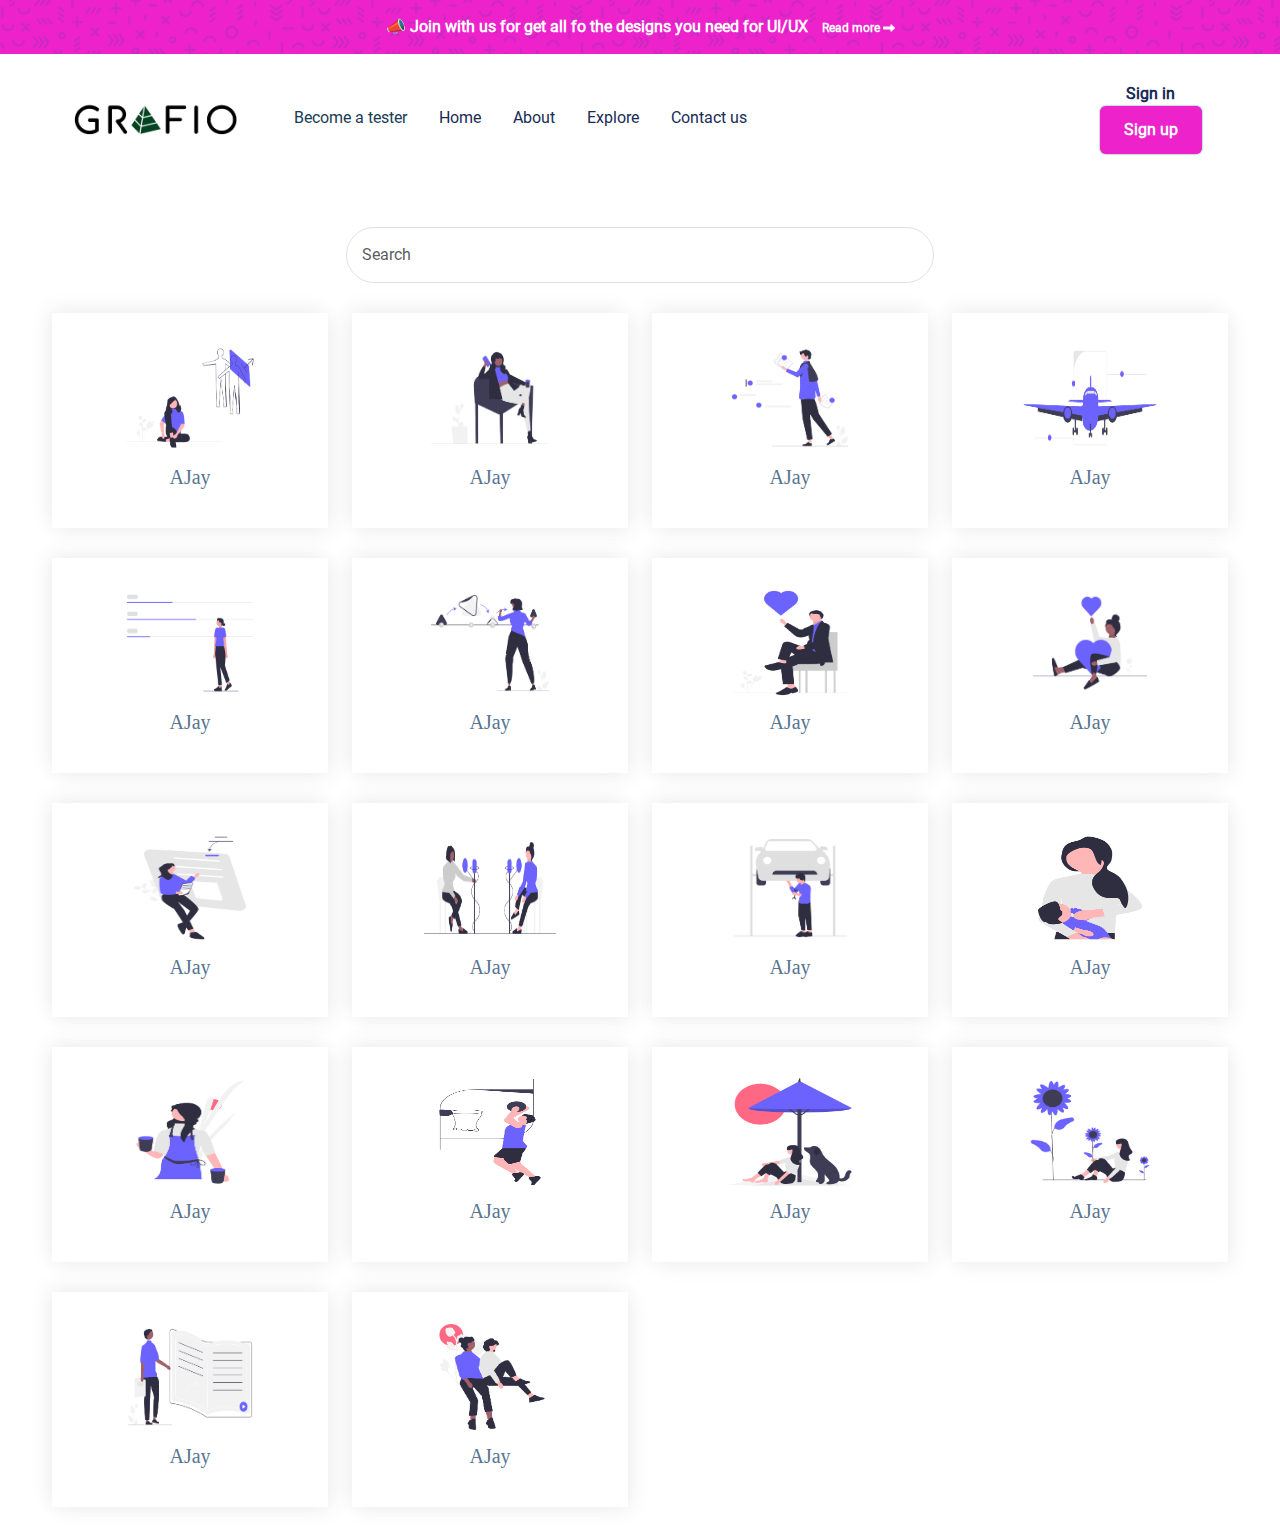
==== explore.html @ aec98811 "first commit" ====
<!DOCTYPE html>
<html lang="en">

<head>
    <meta charset="UTF-8">
    <meta http-equiv="X-UA-Compatible" content="IE=edge">
    <meta name="viewport" content="width=device-width, initial-scale=1.0">

    <link rel="icon" href="./images/logoo-icon.png">
    <title>2D Illustrator | Images</title>

    <link rel="stylesheet" href="./css/all.min.css" />
    <link rel="stylesheet" href="./css/font.css" />
    <link rel="stylesheet" href="./css/bootstrap.min.css" />
    <link rel="stylesheet" href="./css/style.css" />
</head>

<body>
    <!-- ========== top banner section ========== -->
    <div class="top-banner">
        <div class="container">
            <div class="banner-text small-bold-text"><a href="#">📣 Join with us for get all fo the designs you need for UI/UX
                    <span>Read more <i class="fa-solid fa-right-long"></i></span></a>
            </div>
        </div>
    </div>


    <!-- ========== nav logo-link section ========== -->
    <section>
        <nav class="navbar navbar-expand-xl">
            <div class="container main-nav">
                <div>
                    <a class="navbar-brand" href="#">
                        <img src="./images/logo.png" alt="company logo">
                    </a>
                    <a class="company-badge" href="#">
                        <div class="becomeTester-text">Become a tester</div>
                    </a>

                </div>
                <button class="navbar-toggler" type="button" data-bs-toggle="collapse"
                    data-bs-target="#navbarSupportedContent" aria-controls="navbarSupportedContent"
                    aria-expanded="false" aria-label="Toggle navigation">
                    <span class="navbar-toggler-icon"></span>
                </button>

                <div class="collapse navbar-collapse heading-info">
                    <ul class="nav mb-2 mb-lg-0">
                        <li class="nav-item"><a href="index.html" class="nav-link hover-link">Home</a></li>
                        <li class="nav-item"><a href="#" class="nav-link hover-link">About</a></li>
                        <li class="nav-item"><a href="explore.html" class="nav-link hover-link">Explore</a></li>
                        <li class="nav-item"><a href="#" class="nav-link hover-link">Contact us</a></li>
                    </ul>
                    <div class="serach-icon">
                        <a href="#" class="inf hover-link secondary-butn" type="submit">Sign in</a>
                        <a href="#" class="inf hover-link primary-butn border border-0" type="submit">Sign up</a>
                    </div>
                </div>
            </div>
        </nav>
    </section>



    <!-- ========== images section ========== -->
    <section class="images">
        <div class="container">
            <form class="d-flex srch-main">
                <div class="secondary-butn">
                    <input class="form-control me-2" type="search"
                            placeholder="Search" aria-label="Search"></div>
            </form>
            <div class="row">
                <div class="col-3">
                    <div class="box"><img src="images/all photo/1.png" alt="2D-Illustration" /><p>AJay</p></div>
                </div>
                <div class="col-3">
                    <div class="box"><img src="images/all photo/2.png" alt="2D-Illustration" /><p>AJay</p></div>
                </div>
                <div class="col-3">
                    <div class="box"><img src="images/all photo/3.png" alt="2D-Illustration" /><p>AJay</p></div>
                </div>
                <div class="col-3">
                    <div class="box"><img src="images/all photo/4.png" alt="2D-Illustration" /><p>AJay</p></div>
                </div>
                <div class="col-3">
                    <div class="box"><img src="images/all photo/5.png" alt="2D-Illustration" /><p>AJay</p></div>
                </div>
                <div class="col-3">
                    <div class="box"><img src="images/all photo/6.png" alt="2D-Illustration" /><p>AJay</p></div>
                </div>
                <div class="col-3">
                    <div class="box"><img src="images/all photo/7.png" alt="2D-Illustration" /><p>AJay</p></div>
                </div>
                <div class="col-3">
                    <div class="box"><img src="images/all photo/8.png" alt="2D-Illustration" /><p>AJay</p></div>
                </div>
                <div class="col-3">
                    <div class="box"><img src="images/all photo/9.png" alt="2D-Illustration" /><p>AJay</p></div>
                </div>
                <div class="col-3">
                    <div class="box"><img src="images/all photo/10.png" alt="2D-Illustration" /><p>AJay</p></div>
                </div>
                <div class="col-3">
                    <div class="box"><img src="images/all photo/11.png" alt="2D-Illustration" /><p>AJay</p></div>
                </div>
                <div class="col-3">
                    <div class="box"><img src="images/all photo/12.png" alt="2D-Illustration" /><p>AJay</p></div>
                </div>
                <div class="col-3">
                    <div class="box"><img src="images/all photo/13.png" alt="2D-Illustration" /><p>AJay</p></div>
                </div>
                <div class="col-3">
                    <div class="box"><img src="images/all photo/14.png" alt="2D-Illustration" /><p>AJay</p></div>
                </div>
                <div class="col-3">
                    <div class="box"><img src="images/all photo/15.png" alt="2D-Illustration" /><p>AJay</p></div>
                </div>
                <div class="col-3">
                    <div class="box"><img src="images/all photo/16.png" alt="2D-Illustration" /><p>AJay</p></div>
                </div>
                <div class="col-3">
                    <div class="box"><img src="images/all photo/17.png" alt="2D-Illustration" /><p>AJay</p></div>
                </div>
                <div class="col-3">
                    <div class="box"><img src="images/all photo/18.png" alt="2D-Illustration" /><p>AJay</p></div>
                </div>
            </div>
        </div>
    </section>





    <script src="./js/all.min.js"></script>
    <script src="./js/bootstrap.bundle.min.js"></script>
</body>

</html>
---- css/font.css ----
@font-face {
    font-family: "poppins-regular";
    src: url(../fonts/Poppins-Regular.ttf);
}

@font-face {
    font-family: "poppins-bold";
    src: url(../fonts/Poppins-Bold.ttf);
}

@font-face {
    font-family: "roboto-regular";
    src: url(../fonts/Roboto-Regular.ttf);
}

@font-face {
    font-family: "roboto-regular";
    src: url(../fonts/Roboto-Regular.ttf);
}
---- css/style.css ----
/* ========== universal property ========== */
* {
    margin: 0;
    padding: 0;
    box-sizing: border-box;
}

body {
    font-family: "roboto-regular";
    color: var(--primary-text-color);
}

a {
    text-decoration: none;
    display: inline-block;
}

ul {
    list-style: none;
}


/* ========== column property ========== */
.col-1 {
    width: 8.33333%
}

.col-2 {
    width: 16.6667%
}

.col-3 {
    width: 25%
}

.col-4 {
    width: 33.3333%
}

.col-5 {
    width: 41.6667%
}

.col-6 {
    width: 50%
}

.col-7 {
    width: 58.3333%
}

.col-8 {
    width: 66.6667%
}

.col-9 {
    width: 75%
}

.col-10 {
    width: 83.3333%
}

.col-11 {
    width: 91.6667%
}

.col-12 {
    width: 100%
}


/* ========== globle varibles ========== */
:root {
    --primary-text-color: #182b56;
    --secondary-text-color: #577592;
    --accent-color: #ed22cb;
    --accent-color-dark: #1d69a3;
}


/* ========== utility classes ========== */
.flex {
    display: flex;
    align-items: center;
}

h1 {
    font-size: 3rem;
}

h2 {
    font-size: 2rem;
}

h3 {
    font-size: 1.5rem;
}

p {
    font-family: 'UbuntuMono-Regular';
    font-size: 1.25rem;
    color: var(--secondary-text-color);
    line-height: 1.8rem;
}

.small-bold-text {
    font-size: 1rem;
    font-weight: 700;
}

.hover-link {
    color: var(--primary-text-color);
    transition: 0.2s ease-out;
}

.hover-link:hover {
    color: var(--accent-color);
}

.hover-link-active {
    color: var(--accent-color);
    transition: 0.2s ease-out;
}

.hover-link-active:hover {
    color: var(--accent-color);
}

.primary-butn {
    background-color: var(--accent-color);
    border-radius: 6px;
    font-weight: 700;
    color: white !important;
    padding: 12px 24px;
    box-shadow: 0 0 2px var(--secondary-text-color);
    transition: 0.2s ease-out;
}

.primary-butn:hover {
    background-color: var(--accent-color-dark);
}

.secondary-butn {
    border: 0.5px solid var(--secondary-text-color);
    border-radius: 6px;
    font-weight: 700;
    color: var(--primary-text-color);
    padding: 12px 24px;
    transition: 0.2s ease-out;
}

.secondary-butn:hover {
    border-color: var(--accent-color);
    color: var(--accent-color);
}

/* ====== container ======= */
.container {
    max-width: 1200px !important;
    margin: 0 auto;
}


/* ========== top banner section ========== */
.top-banner {
    background: var(--accent-color);
    background-image: url('../images/top-banner.png');
    background-size: 300px;
}

.top-banner .banner-text{
    display: flex;
    align-items: center;
    justify-content: center;
}
.top-banner .banner-text a {
    display: block;
    color: white;
    padding: 15px 30px;
    text-align: center;
}
.top-banner span{
    margin-left: 10px;
    font-size: 12px !important;
}

/* ========== nav logo-link section ========== */

.main-nav {
    margin-top: 20px;
    margin-bottom: 35px;
    justify-content: space-between;
}

.navbar .navbar-brand img {
    width: 200px;
}
.navbar .search-icon{
    display: flex;
    align-items: center;
    justify-content: center;
}
.navbar .search-icon a:first-child{
    padding-right: 20px !important;
}
.navbar .search-icon a:last-child{
    width: 150px !important;
}

.main-nav .company-badge {
    background-image: url(../images/asset\ 33.svg);
    background-position: 50%;
    background-repeat: no-repeat;
    background-size: 151px 33px;
    padding: 8px 16px;
}

.main-nav .company-badge .becomeTester-text {
    color: #183b56;
    text-align: center;
    text-transform: none;
    margin-left: 6px;
    font-size: 16px;
    display: block;
}

.main-nav .heading-info {
    text-align: center;
    justify-content: space-between;
}


/* ========== main header section ========== */
header {
    padding: 0;
}

.header-section {
    justify-content: center;
    gap: 50px;
}

.header-section .header-left {
    max-width: 40vw;
}

.header-section .header-left h1 {
    font-size: 48px;
    font-weight: 700;
    margin-bottom: 16px;
}

.header-section .header-left .get-started-btn {
    margin-top: 32px;
}

.header-section .header-right img {
    max-width: 100%;
}


/* ========== companies section ========== */
.companies-section {
    padding: 40px 20px;
}

.companies-section .container {
    margin-top: 50px;
}

.companies-section .companies-header {
    text-align: center;
    margin-block: 30px;
    color: var(--primary-text-color);
}

.companies-section .logos {
    justify-content: space-between;
    flex-wrap: wrap;
}

.companies-section .logos .logo {
    height: 46px;
}

.companies-section form {
    margin-top: 30px;
    margin-bottom: 30px;
}

.companies-section form button {
    margin: 0 auto;

}


/* ========== images section ========== */
.srch-main{
    display: flex;
    align-items: center;
    justify-content: center;
    margin: 30px 0;
}
.secondary-butn{
    padding: 0 !important;
    width: 50%;
    background-color: transparent !important;
    border: none;
}
.secondary-butn input{
    padding: 15px;
    border-radius: 50px !important;
}
.secondary-butn input:focus{
    outline: none;
    box-shadow: none;
}
.box{
    align-items: center;
    justify-content: center;
    text-align: center;
    padding: 20px;
    margin-bottom: 30px;
    box-shadow: 5px 5px 20px rgba(0,0,0,0.05),-5px -5px 20px rgba(0,0,0,0.05);
}
.box img{
    width: 70%;
    height: 130px;
}
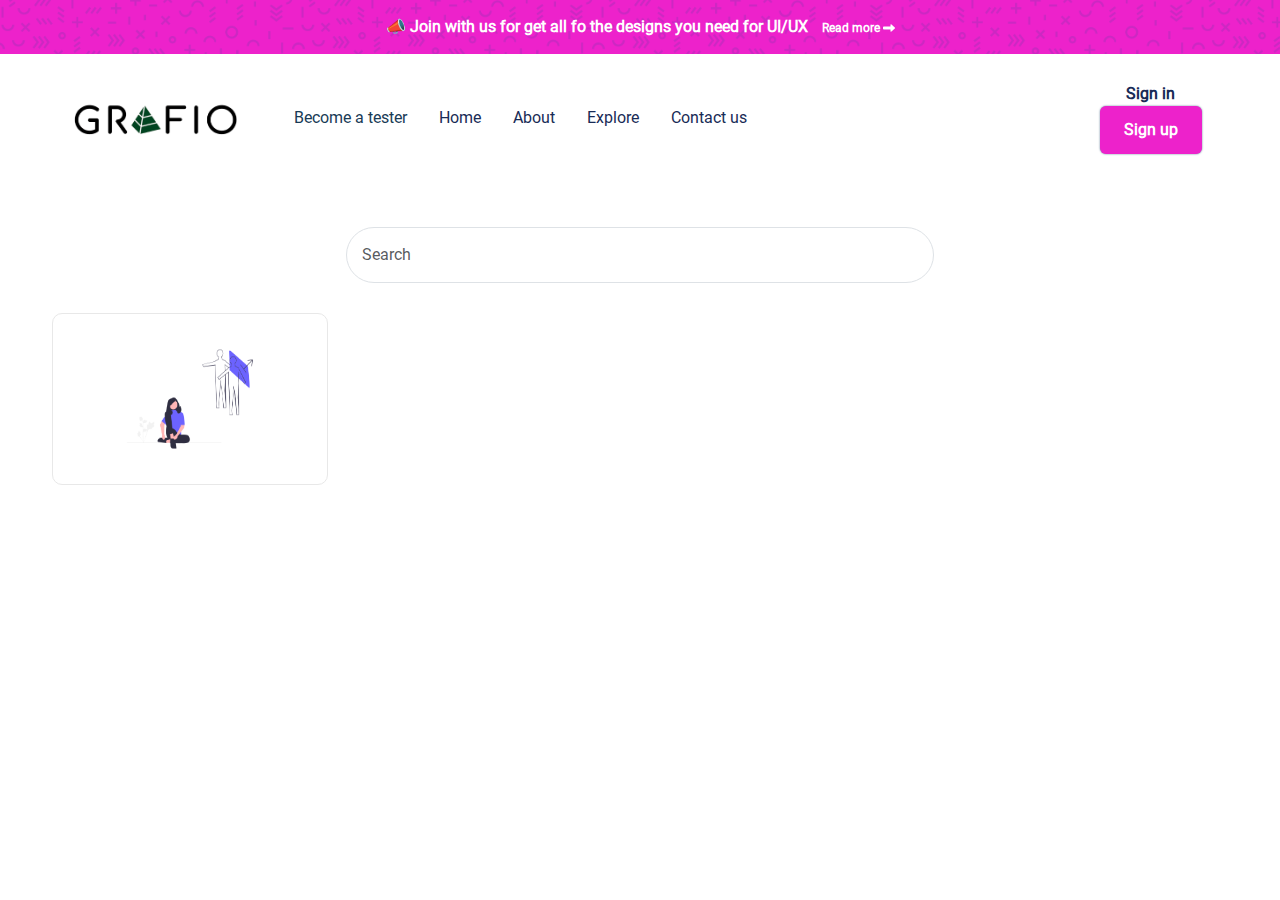
==== commit 907878ce: "images see and download" ====
--- a/explore.html
+++ b/explore.html
@@ -72,60 +72,48 @@
                             placeholder="Search" aria-label="Search"></div>
             </form>
             <div class="row">
+
+                <div class="modal fade" id="preview1" data-bs-backdrop="static" data-bs-keyboard="false" tabindex="-1"
+                aria-labelledby="staticBackdropLabel" aria-hidden="true">
+                <div class="modal-dialog modal-xl modal-dialog-centered">
+                    <div class="modal-content">
+                        <div class="modal-header">
+                            <h1 class="modal-title fs-5" id="staticBackdropLabel">Modal title</h1>
+                            <button type="button" class="btn-close" data-bs-dismiss="modal"
+                                aria-label="Close"></button>
+                        </div>
+                        <div class="modal-body">
+                            <div class="row">
+                                <div class="col-6">
+                                    <img src="images/all photo/1.png" class="modal-img" alt="Image-1" />
+                                </div>
+                                <div class="col-6">
+                                    <h2>A girl calling images in 2d View..</h2>
+                                    <p>Lorem ipsum dolor sit amet consectetur adipisicing elit. Eligendi ab commodi
+                                        assumenda sint, unde laborum neque architecto nulla voluptate recusandae
+                                        possimus autem, doloremque, reiciendis tempora!</p>
+                                    <div class="btns">
+                                        <a href="javascript:void(0);" data-bs-toggle="modal"
+                                            data-bs-target="#preview1">Download<i
+                                                class="fa-solid fa-download"></i></a>
+                                    </div>
+                                </div>
+                            </div>
+                        </div>
+                        <div class="modal-footer">
+                            <button type="button" class="btn btn-secondary" data-bs-dismiss="modal">Close</button>
+                            <button type="button" class="btn btn-primary">Done</button>
+                        </div>
+                    </div>
+                </div>
+            </div>
                 <div class="col-3">
-                    <div class="box"><img src="images/all photo/1.png" alt="2D-Illustration" /><p>AJay</p></div>
-                </div>
-                <div class="col-3">
-                    <div class="box"><img src="images/all photo/2.png" alt="2D-Illustration" /><p>AJay</p></div>
-                </div>
-                <div class="col-3">
-                    <div class="box"><img src="images/all photo/3.png" alt="2D-Illustration" /><p>AJay</p></div>
-                </div>
-                <div class="col-3">
-                    <div class="box"><img src="images/all photo/4.png" alt="2D-Illustration" /><p>AJay</p></div>
-                </div>
-                <div class="col-3">
-                    <div class="box"><img src="images/all photo/5.png" alt="2D-Illustration" /><p>AJay</p></div>
-                </div>
-                <div class="col-3">
-                    <div class="box"><img src="images/all photo/6.png" alt="2D-Illustration" /><p>AJay</p></div>
-                </div>
-                <div class="col-3">
-                    <div class="box"><img src="images/all photo/7.png" alt="2D-Illustration" /><p>AJay</p></div>
-                </div>
-                <div class="col-3">
-                    <div class="box"><img src="images/all photo/8.png" alt="2D-Illustration" /><p>AJay</p></div>
-                </div>
-                <div class="col-3">
-                    <div class="box"><img src="images/all photo/9.png" alt="2D-Illustration" /><p>AJay</p></div>
-                </div>
-                <div class="col-3">
-                    <div class="box"><img src="images/all photo/10.png" alt="2D-Illustration" /><p>AJay</p></div>
-                </div>
-                <div class="col-3">
-                    <div class="box"><img src="images/all photo/11.png" alt="2D-Illustration" /><p>AJay</p></div>
-                </div>
-                <div class="col-3">
-                    <div class="box"><img src="images/all photo/12.png" alt="2D-Illustration" /><p>AJay</p></div>
-                </div>
-                <div class="col-3">
-                    <div class="box"><img src="images/all photo/13.png" alt="2D-Illustration" /><p>AJay</p></div>
-                </div>
-                <div class="col-3">
-                    <div class="box"><img src="images/all photo/14.png" alt="2D-Illustration" /><p>AJay</p></div>
-                </div>
-                <div class="col-3">
-                    <div class="box"><img src="images/all photo/15.png" alt="2D-Illustration" /><p>AJay</p></div>
-                </div>
-                <div class="col-3">
-                    <div class="box"><img src="images/all photo/16.png" alt="2D-Illustration" /><p>AJay</p></div>
-                </div>
-                <div class="col-3">
-                    <div class="box"><img src="images/all photo/17.png" alt="2D-Illustration" /><p>AJay</p></div>
-                </div>
-                <div class="col-3">
-                    <div class="box"><img src="images/all photo/18.png" alt="2D-Illustration" /><p>AJay</p></div>
-                </div>
+                    <div class="box"><img src="./images/all photo/1.png" alt="2D-Illustration" />
+                        <div class="social"><a href="javascript:void(0);" data-bs-toggle="modal"
+                                data-bs-target="#preview1" data-bs-toggle="modal" data-bs-target="#preview1"><i
+                                    class="fa-solid fa-eye"></i></a><a href="./images/all photo/1.png"><i
+                                    class="fa-solid fa-download"></i></a></div>
+                    </div>
             </div>
         </div>
     </section>
--- a/css/style.css
+++ b/css/style.css
@@ -169,18 +169,20 @@
     background-size: 300px;
 }
 
-.top-banner .banner-text{
+.top-banner .banner-text {
     display: flex;
     align-items: center;
     justify-content: center;
 }
+
 .top-banner .banner-text a {
     display: block;
     color: white;
     padding: 15px 30px;
     text-align: center;
 }
-.top-banner span{
+
+.top-banner span {
     margin-left: 10px;
     font-size: 12px !important;
 }
@@ -196,15 +198,18 @@
 .navbar .navbar-brand img {
     width: 200px;
 }
-.navbar .search-icon{
+
+.navbar .search-icon {
     display: flex;
     align-items: center;
     justify-content: center;
 }
-.navbar .search-icon a:first-child{
+
+.navbar .search-icon a:first-child {
     padding-right: 20px !important;
 }
-.navbar .search-icon a:last-child{
+
+.navbar .search-icon a:last-child {
     width: 150px !important;
 }
 
@@ -296,35 +301,119 @@
 
 
 /* ========== images section ========== */
-.srch-main{
+.srch-main {
     display: flex;
     align-items: center;
     justify-content: center;
     margin: 30px 0;
 }
-.secondary-butn{
+
+.secondary-butn {
     padding: 0 !important;
     width: 50%;
     background-color: transparent !important;
     border: none;
 }
-.secondary-butn input{
+
+.secondary-butn input {
     padding: 15px;
     border-radius: 50px !important;
 }
-.secondary-butn input:focus{
+
+.secondary-butn input:focus {
     outline: none;
     box-shadow: none;
 }
-.box{
+
+.box {
+    position: relative;
     align-items: center;
     justify-content: center;
     text-align: center;
     padding: 20px;
+    border-radius: 10px;
     margin-bottom: 30px;
-    box-shadow: 5px 5px 20px rgba(0,0,0,0.05),-5px -5px 20px rgba(0,0,0,0.05);
-}
-.box img{
+    cursor: pointer;
+    border: 1px solid #e8e8e8;
+    overflow: hidden;
+    transition: all 0.5s;
+}
+
+.box::after {
+    position: absolute;
+    transition: all 0.5s;
+    content: "";
+    bottom: 0;
+    left: 0;
+    width: 100%;
+    height: 0;
+    background: rgb(255, 255, 255);
+    background: linear-gradient(180deg, rgba(255, 255, 255, 0) 0%, rgba(0, 0, 4, 0) 10%, rgba(0, 0, 0, 0.196) 100%);
+}
+
+.box:hover::after {
+    height: 100%;
+}
+
+.box img {
     width: 70%;
     height: 130px;
+}
+
+.box .social {
+    position: absolute;
+    bottom: -30%;
+    left: 50%;
+    transform: translate(-50%);
+    transition-delay: 0.4s;
+    transition: all 0.5s;
+    z-index: 999;
+}
+
+.box .social a {
+    color: #fff;
+    padding: 10px 15px;
+    background-color: #000000cb;
+    border-radius: 10px;
+    transition: all 0.5s;
+}
+
+.box .social a:hover {
+    background-color: #fff;
+    color: #000 !important;
+}
+
+.box .social a:first-child {
+    margin-right: 10px;
+}
+
+.box:hover .social {
+    bottom: 30%;
+    left: 50%;
+}
+
+.btns {
+    width: 100%;
+}
+
+.btns a {
+    text-decoration: none;
+    padding: 15px 20px;
+    color: #fff;
+    background-color: green;
+    border-radius: 10px;
+    width: 25%;
+    display: flex;
+    align-items: center;
+    justify-content: space-between;
+}
+
+.btns a i{
+    margin-right: 30px;
+    border-right: 1px solid #fff;
+    color: #fff;
+}
+
+.modal-img {
+    width: 70%;
 }